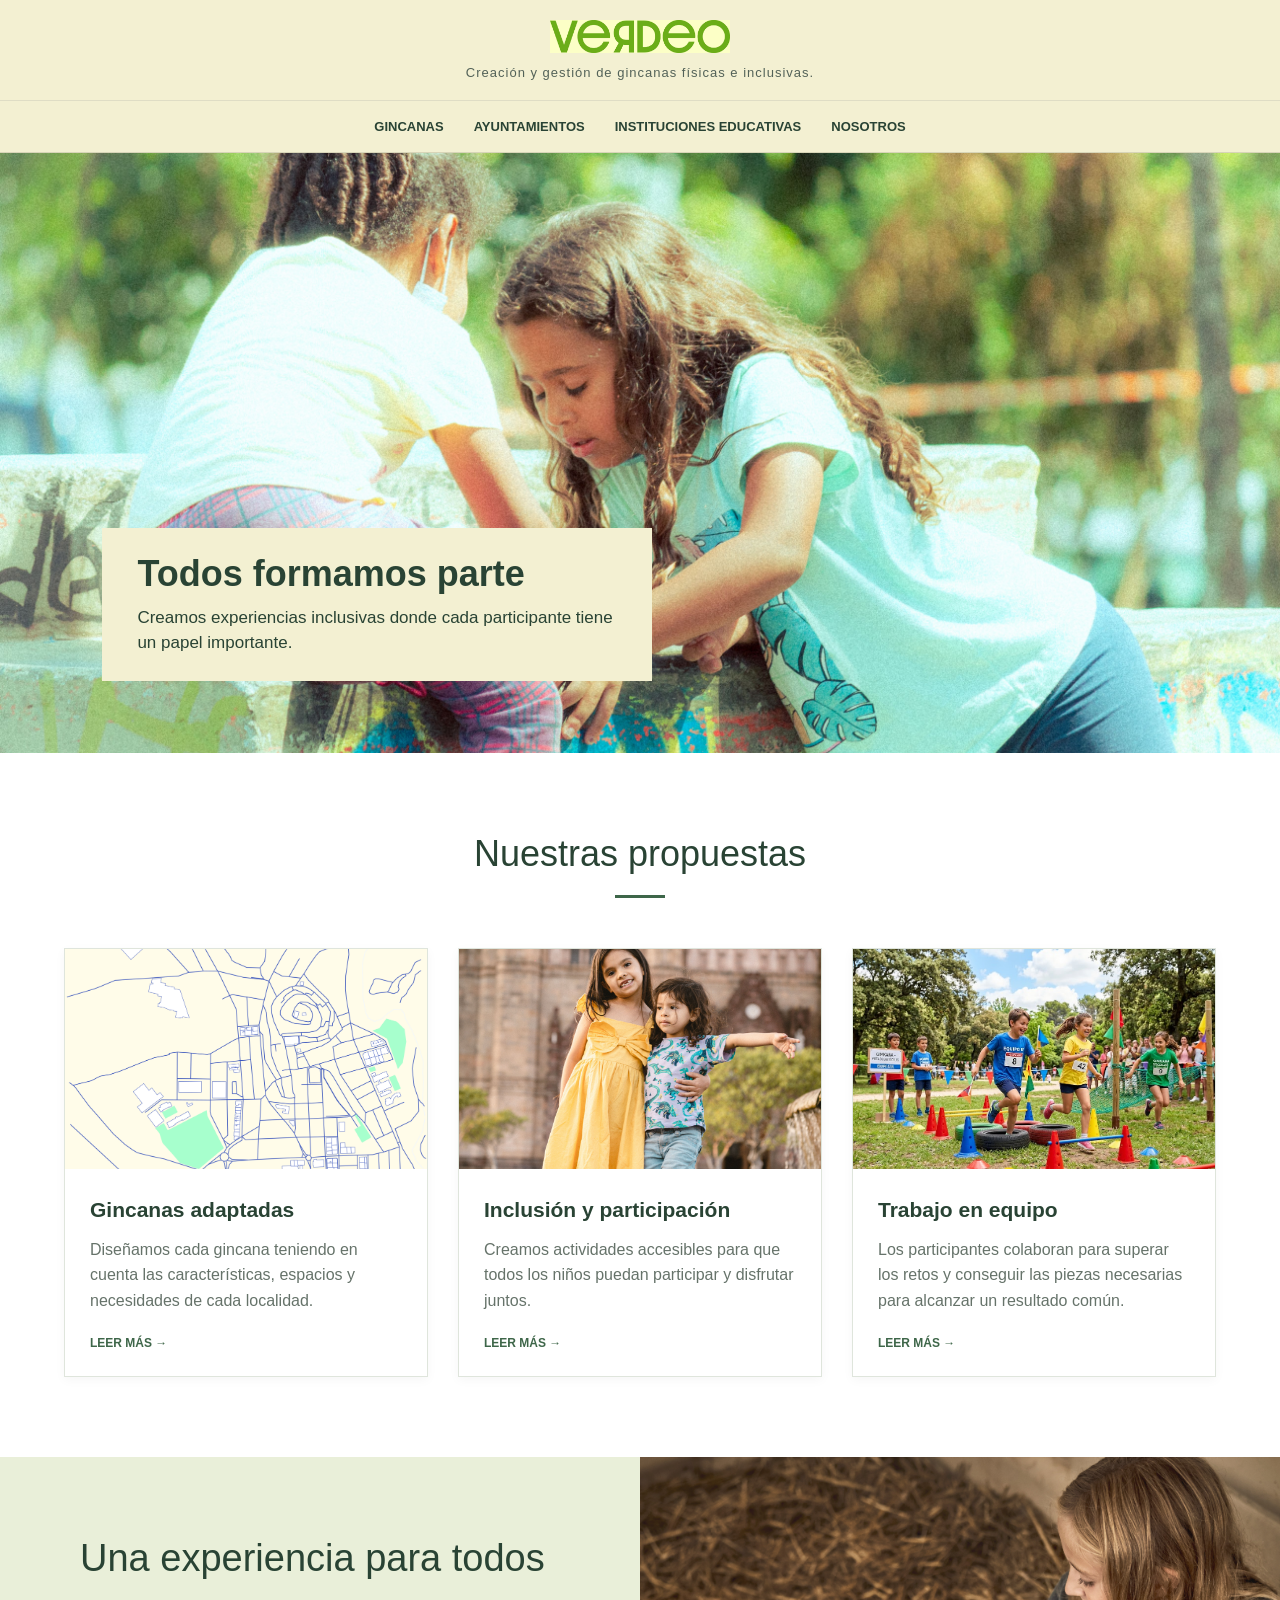
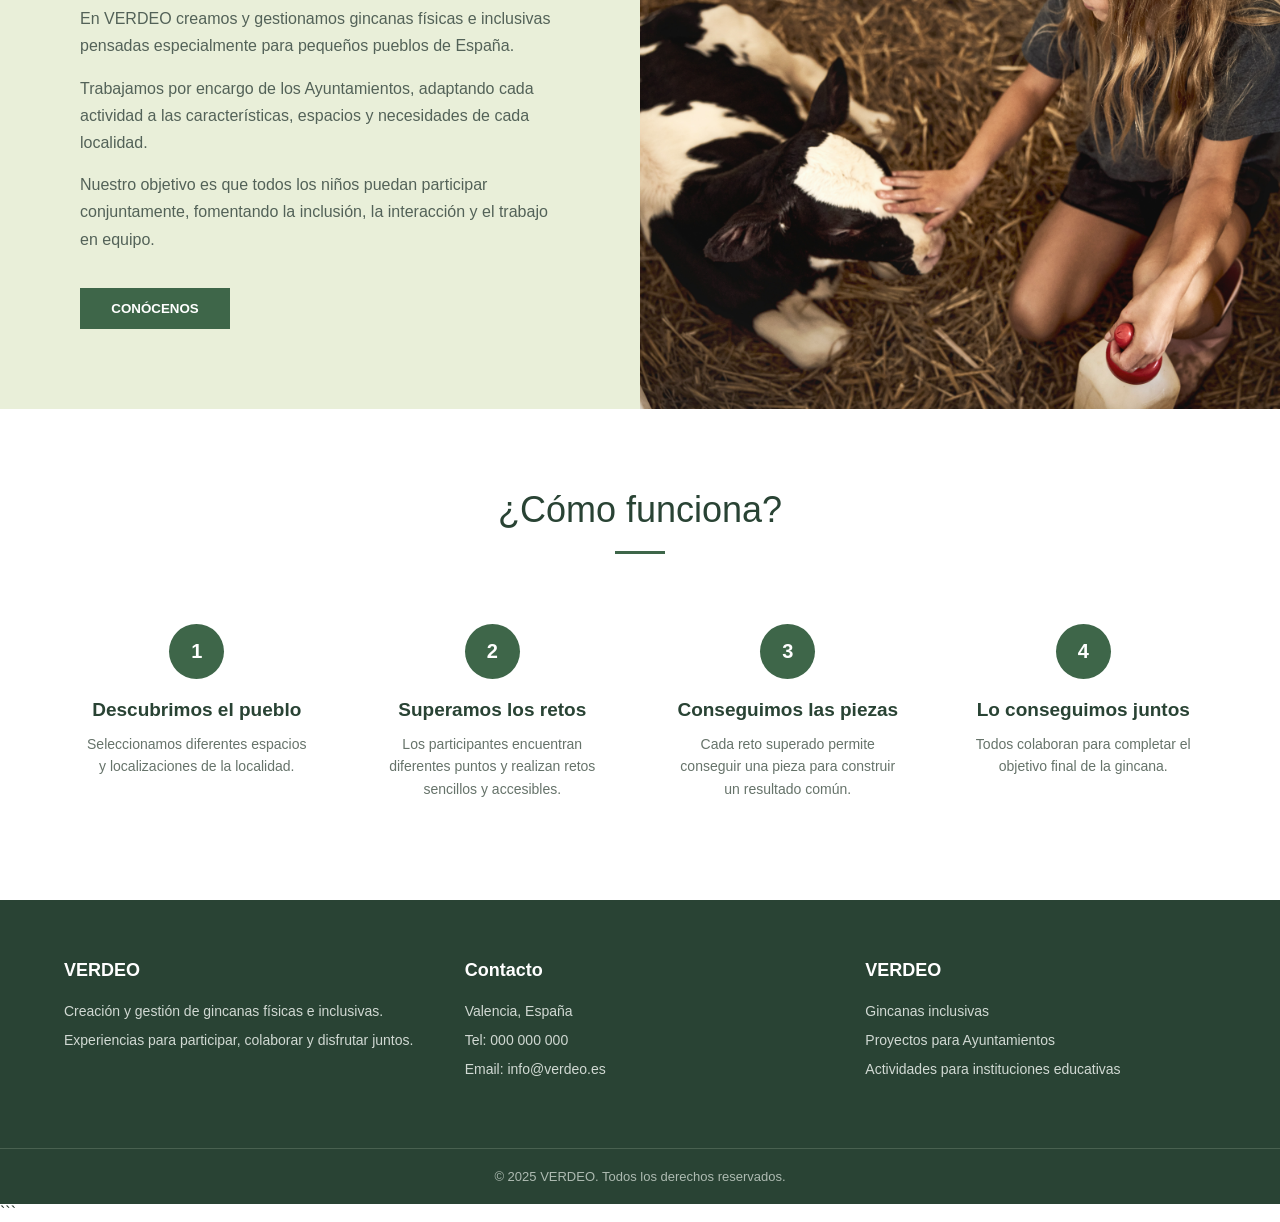
==== index.html @ 932d13b1 "Bien subido" ====
<!DOCTYPE html>
<html lang="es">

<head>
    <meta charset="UTF-8">
    <meta name="viewport" content="width=device-width, initial-scale=1.0">

    <title>VERDEO | Gincanas inclusivas</title>

    <link rel="stylesheet" href="style.css">
</head>

<body>

    <!-- ==================================================
         CABECERA
         ================================================== -->

    <header class="cabecera">

        <div class="logo">

            <img src="../img/Logo.jpg" alt="Logo de VERDEO">

            <p>
                Creación y gestión de gincanas físicas e inclusivas.
            </p>

        </div>


<!-- MENÚ -->

<nav class="menu">

    <a href="gincanas.html">GINCANAS</a>

    <a href="ayuntamientos.html">AYUNTAMIENTOS</a>

    <a href="instituciones-educativas.html">INSTITUCIONES EDUCATIVAS</a>

    <a href="nosotros.html">NOSOTROS</a>

</nav>

    </header>


    <!-- ==================================================
         CARRUSEL PRINCIPAL
         ================================================== -->

    <section class="carrusel">

        <div class="imagenes">

            <!-- SLIDE 1 -->

            <div class="slide">
                
                <img src="../img/pexels-italo-crespi-2169075-15551402.jpg"
                     alt="Gincana inclusiva en un pueblo">

                <div class="texto-slide">

                    <h2>Todos formamos parte</h2>

                    <p>
                        Creamos experiencias inclusivas donde
                        cada participante tiene un papel importante.
                    </p>

                </div>

            </div>


            <!-- SLIDE 2 -->

            <div class="slide">

                <img src="../img/jonny_joka-ronda-3880319.jpg"
                     alt="Niños participando en una gincana">

                <div class="texto-slide">

                    <h2>El pueblo como escenario</h2>

                    <p>
                        Descubrimos cada localidad a través de
                        retos, juegos y experiencias compartidas.
                    </p>

                </div>

            </div>


            <!-- SLIDE 3 -->

            <div class="slide">

                <img src="../img/ad8bf4c9-56b6-441b-bc8b-558bc5da61ae.png"
                     alt="Niños trabajando juntos">

                <div class="texto-slide">

                    <h2>Juntos llegamos más lejos</h2>

                    <p>
                        La colaboración es la clave para superar
                        cada reto y conseguir un objetivo común.
                    </p>

                </div>

            </div>

        </div>

    </section>


    <!-- ==================================================
         NOTICIAS
         ================================================== -->

    <section class="noticias">

        <h2>Nuestras propuestas</h2>

        <div class="linea"></div>


        <div class="tarjetas">


            <!-- TARJETA 1 -->

            <article class="tarjeta">

                <img src="../img/8b7c9844-6d38-4755-b465-9bea0739183e_2d.png"
                     alt="Gincanas adaptadas">

                <div class="tarjeta-contenido">

                    <h3>Gincanas adaptadas</h3>

                    <p>
                        Diseñamos cada gincana teniendo en cuenta
                        las características, espacios y necesidades
                        de cada localidad.
                    </p>

                    <a href="#">LEER MÁS →</a>

                </div>

            </article>


            <!-- TARJETA 2 -->

            <article class="tarjeta">

                <img src="../img/pexels-luisbecerrafotografo-16949266.jpg"
                     alt="Inclusión y participación">

                <div class="tarjeta-contenido">

                    <h3>Inclusión y participación</h3>

                    <p>
                        Creamos actividades accesibles para que
                        todos los niños puedan participar y
                        disfrutar juntos.
                    </p>

                    <a href="#">LEER MÁS →</a>

                </div>

            </article>


            <!-- TARJETA 3 -->

            <article class="tarjeta">

                <img src="../img/305020c1-e9af-42ca-8c98-634244246a8b.jpg"
                     alt="Trabajo en equipo">

                <div class="tarjeta-contenido">

                    <h3>Trabajo en equipo</h3>

                    <p>
                        Los participantes colaboran para superar
                        los retos y conseguir las piezas necesarias
                        para alcanzar un resultado común.
                    </p>

                    <a href="#">LEER MÁS →</a>

                </div>

            </article>


        </div>

    </section>


    <!-- ==================================================
         INFORMACIÓN
         ================================================== -->

    <section class="informacion">


        <div class="informacion-texto">

            <h2>Una experiencia para todos</h2>

            <p>
                En VERDEO creamos y gestionamos gincanas físicas
                e inclusivas pensadas especialmente para pequeños
                pueblos de España.
            </p>

            <p>
                Trabajamos por encargo de los Ayuntamientos,
                adaptando cada actividad a las características,
                espacios y necesidades de cada localidad.
            </p>

            <p>
                Nuestro objetivo es que todos los niños puedan
                participar conjuntamente, fomentando la inclusión,
                la interacción y el trabajo en equipo.
            </p>

            <button>CONÓCENOS</button>

        </div>


        <div class="informacion-imagen">

            <img src="../img/portraits-of-modern-dairy-vWmw31QAqog-unsplash.jpg"
                 alt="Actividad inclusiva de VERDEO">

        </div>

    </section>


    <!-- ==================================================
         CÓMO FUNCIONA
         ================================================== -->

    <section class="como-funciona">

        <h2>¿Cómo funciona?</h2>

        <div class="linea"></div>


        <div class="pasos">


            <div class="paso">

                <div class="numero">1</div>

                <h3>Descubrimos el pueblo</h3>

                <p>
                    Seleccionamos diferentes espacios y
                    localizaciones de la localidad.
                </p>

            </div>


            <div class="paso">

                <div class="numero">2</div>

                <h3>Superamos los retos</h3>

                <p>
                    Los participantes encuentran diferentes
                    puntos y realizan retos sencillos y accesibles.
                </p>

            </div>


            <div class="paso">

                <div class="numero">3</div>

                <h3>Conseguimos las piezas</h3>

                <p>
                    Cada reto superado permite conseguir una
                    pieza para construir un resultado común.
                </p>

            </div>


            <div class="paso">

                <div class="numero">4</div>

                <h3>Lo conseguimos juntos</h3>

                <p>
                    Todos colaboran para completar el objetivo
                    final de la gincana.
                </p>

            </div>


        </div>

    </section>


    <!-- ==================================================
         PIE DE PÁGINA
         ================================================== -->

    <footer>

        <div class="footer-contenido">


            <!-- VERDEO -->

            <div>

                <h3>VERDEO</h3>

                <p>
                    Creación y gestión de gincanas
                    físicas e inclusivas.
                </p>

                <p>
                    Experiencias para participar,
                    colaborar y disfrutar juntos.
                </p>

            </div>


            <!-- CONTACTO -->

            <div>

                <h3>Contacto</h3>

                <p>
                    Valencia, España
                </p>

                <p>
                    Tel: 000 000 000
                </p>

                <p>
                    Email: info@verdeo.es
                </p>

            </div>


            <!-- INFORMACIÓN -->

            <div>

                <h3>VERDEO</h3>

                <p>
                    Gincanas inclusivas
                </p>

                <p>
                    Proyectos para Ayuntamientos
                </p>

                <p>
                    Actividades para instituciones educativas
                </p>

            </div>


        </div>


        <!-- COPYRIGHT -->

        <div class="copyright">

            <p>
                © 2025 VERDEO. Todos los derechos reservados.
            </p>

        </div>

    </footer>


</body>

</html>
```
---- style.css ----
/* ==================================================
   CONFIGURACIÓN GENERAL
   ================================================== */

* {
    margin: 0;
    padding: 0;
    box-sizing: border-box;
}

body {
    font-family: Arial, Helvetica, sans-serif;
    background-color: #ffffff;
    color: #26352b;
}

a {
    text-decoration: none;
    color: inherit;
}


/* ==================================================
   CABECERA
   ================================================== */

.cabecera {
    width: 100%;
    background-color: #f3f0d2;
    border-bottom: 1px solid #d8d5b8;
}


/* ==================================================
   LOGO
   ================================================== */

.logo {
    text-align: center;
    padding: 20px;
}


/* TAMAÑO DEL LOGO */

.logo img {
    width: 180px;
    height: auto;
    display: block;
    margin: 0 auto;
}


/* TEXTO DEBAJO DEL LOGO */

.logo p {
    font-size: 13px;
    letter-spacing: 1px;
    color: #536258;
    margin-top: 12px;
}


/* ==================================================
   MENÚ
   ================================================== */

.menu {
    display: flex;
    justify-content: center;
    align-items: center;
    flex-wrap: wrap;

    gap: 30px;

    padding: 18px 20px;

    border-top: 1px solid #dfddc5;
}

.menu a {
    font-size: 13px;
    font-weight: bold;

    color: #294334;

    transition: 0.3s;
}

.menu a:hover {
    color: #739477;
}


/* ==================================================
   CARRUSEL
   ================================================== */

.carrusel {
    width: 100%;
    height: 600px;

    overflow: hidden;
}

.imagenes {
    width: 300%;
    height: 100%;

    display: flex;

    animation: carrusel 15s infinite;
}

.slide {
    width: 33.333%;
    height: 100%;

    position: relative;

    flex-shrink: 0;
}

.slide img {
    width: 100%;
    height: 100%;

    object-fit: cover;
}


/* ==================================================
   TEXTO DEL CARRUSEL
   ================================================== */

.texto-slide {
    position: absolute;

    left: 8%;
    bottom: 12%;

    background-color: #f3f0d2;

    color: #294334;

    padding: 25px 35px;

    max-width: 550px;
}

.texto-slide h2 {
    font-size: 36px;

    margin-bottom: 10px;
}

.texto-slide p {
    font-size: 17px;
    line-height: 1.5;
}


/* ==================================================
   ANIMACIÓN DEL CARRUSEL
   ================================================== */

@keyframes carrusel {

    0% {
        transform: translateX(0);
    }

    28% {
        transform: translateX(0);
    }

    33% {
        transform: translateX(-33.333%);
    }

    61% {
        transform: translateX(-33.333%);
    }

    66% {
        transform: translateX(-66.666%);
    }

    94% {
        transform: translateX(-66.666%);
    }

    100% {
        transform: translateX(0);
    }
}


/* ==================================================
   NOTICIAS / PROPUESTAS
   ================================================== */

.noticias {
    width: 90%;
    max-width: 1200px;

    margin: 80px auto;
}

.noticias > h2 {
    text-align: center;

    font-size: 36px;

    font-weight: 400;

    color: #294334;
}

.linea {
    width: 50px;
    height: 3px;

    background-color: #3e6649;

    margin: 20px auto 50px auto;
}


/* ==================================================
   TARJETAS
   ================================================== */

.tarjetas {
    display: grid;

    grid-template-columns: repeat(3, 1fr);

    gap: 30px;
}

.tarjeta {
    background-color: #ffffff;

    border: 1px solid #dfe5dc;

    transition: 0.3s;

    box-shadow: 0 3px 10px rgba(0, 0, 0, 0.04);
}

.tarjeta:hover {
    transform: translateY(-5px);

    box-shadow: 0 8px 20px rgba(0, 0, 0, 0.08);
}

.tarjeta img {
    width: 100%;
    height: 220px;

    object-fit: cover;
}

.tarjeta-contenido {
    padding: 25px;
}

.tarjeta h3 {
    font-size: 21px;

    margin-bottom: 15px;

    color: #294334;
}

.tarjeta p {
    color: #66736a;

    line-height: 1.6;

    margin-bottom: 20px;
}

.tarjeta a {
    font-size: 12px;

    font-weight: bold;

    color: #3e6649;

    transition: 0.3s;
}

.tarjeta a:hover {
    color: #739477;
}


/* ==================================================
   INFORMACIÓN
   ================================================== */

.informacion {
    display: grid;

    grid-template-columns: 1fr 1fr;

    min-height: 550px;

    background-color: #e9efd9;
}

.informacion-texto {
    padding: 80px;

    display: flex;

    flex-direction: column;

    justify-content: center;
}

.informacion-texto h2 {
    font-size: 38px;

    font-weight: 400;

    color: #294334;

    margin-bottom: 25px;
}

.informacion-texto p {
    color: #536258;

    line-height: 1.7;

    margin-bottom: 15px;

    max-width: 550px;
}


/* ==================================================
   BOTÓN
   ================================================== */

.informacion-texto button {
    width: 150px;

    padding: 13px;

    margin-top: 20px;

    background-color: #3e6649;

    color: white;

    border: none;

    cursor: pointer;

    font-weight: bold;

    transition: 0.3s;
}

.informacion-texto button:hover {
    background-color: #294334;
}


/* ==================================================
   IMAGEN INFORMACIÓN
   ================================================== */

.informacion-imagen {
    height: 100%;
}

.informacion-imagen img {
    width: 100%;
    height: 100%;

    object-fit: cover;
}


/* ==================================================
   CÓMO FUNCIONA
   ================================================== */

.como-funciona {
    width: 90%;
    max-width: 1200px;

    margin: 80px auto;
}

.como-funciona > h2 {
    text-align: center;

    font-size: 36px;

    font-weight: 400;

    color: #294334;
}


/* ==================================================
   PASOS
   ================================================== */

.pasos {
    display: grid;

    grid-template-columns: repeat(4, 1fr);

    gap: 30px;
}

.paso {
    text-align: center;

    padding: 20px;
}

.numero {
    width: 55px;
    height: 55px;

    display: flex;

    justify-content: center;
    align-items: center;

    margin: 0 auto 20px auto;

    border-radius: 50%;

    background-color: #3e6649;

    color: white;

    font-size: 20px;

    font-weight: bold;
}

.paso h3 {
    color: #294334;

    font-size: 19px;

    margin-bottom: 12px;
}

.paso p {
    color: #66736a;

    line-height: 1.6;

    font-size: 14px;
}


/* ==================================================
   FOOTER
   ================================================== */

footer {
    background-color: #294334;

    color: white;
}

.footer-contenido {
    width: 90%;
    max-width: 1200px;

    margin: auto;

    display: grid;

    grid-template-columns: repeat(3, 1fr);

    gap: 50px;

    padding: 60px 0;
}

.footer-contenido h3 {
    margin-bottom: 20px;

    font-size: 18px;
}

.footer-contenido p {
    color: #d1d9d3;

    margin-bottom: 8px;

    font-size: 14px;

    line-height: 1.5;
}

.footer-contenido a:hover {
    color: white;
}


/* ==================================================
   COPYRIGHT
   ================================================== */

.copyright {
    border-top: 1px solid #496150;

    text-align: center;

    padding: 20px;
}

.copyright p {
    color: #aebbb2;

    font-size: 13px;
}


/* ==================================================
   MÓVIL
   ================================================== */

@media (max-width: 800px) {

    /* MENÚ */

    .menu {
        gap: 15px;
    }

    .menu a {
        font-size: 11px;
    }


    /* LOGO EN MÓVIL */

    .logo img {
        width: 140px;
    }


    /* CARRUSEL */

    .carrusel {
        height: 450px;
    }

    .texto-slide {
        left: 5%;
        right: 5%;
        bottom: 8%;

        max-width: none;

        padding: 20px;
    }

    .texto-slide h2 {
        font-size: 27px;
    }

    .texto-slide p {
        font-size: 15px;
    }


    /* NOTICIAS */

    .tarjetas {
        grid-template-columns: 1fr;
    }


    /* INFORMACIÓN */

    .informacion {
        grid-template-columns: 1fr;
    }

    .informacion-texto {
        padding: 50px 30px;
    }

    .informacion-texto h2 {
        font-size: 32px;
    }

    .informacion-imagen {
        height: 350px;
    }


    /* CÓMO FUNCIONA */

    .pasos {
        grid-template-columns: 1fr;
    }


    /* FOOTER */

    .footer-contenido {
        grid-template-columns: 1fr;

        gap: 30px;

        padding: 40px 30px;
    }

}
```
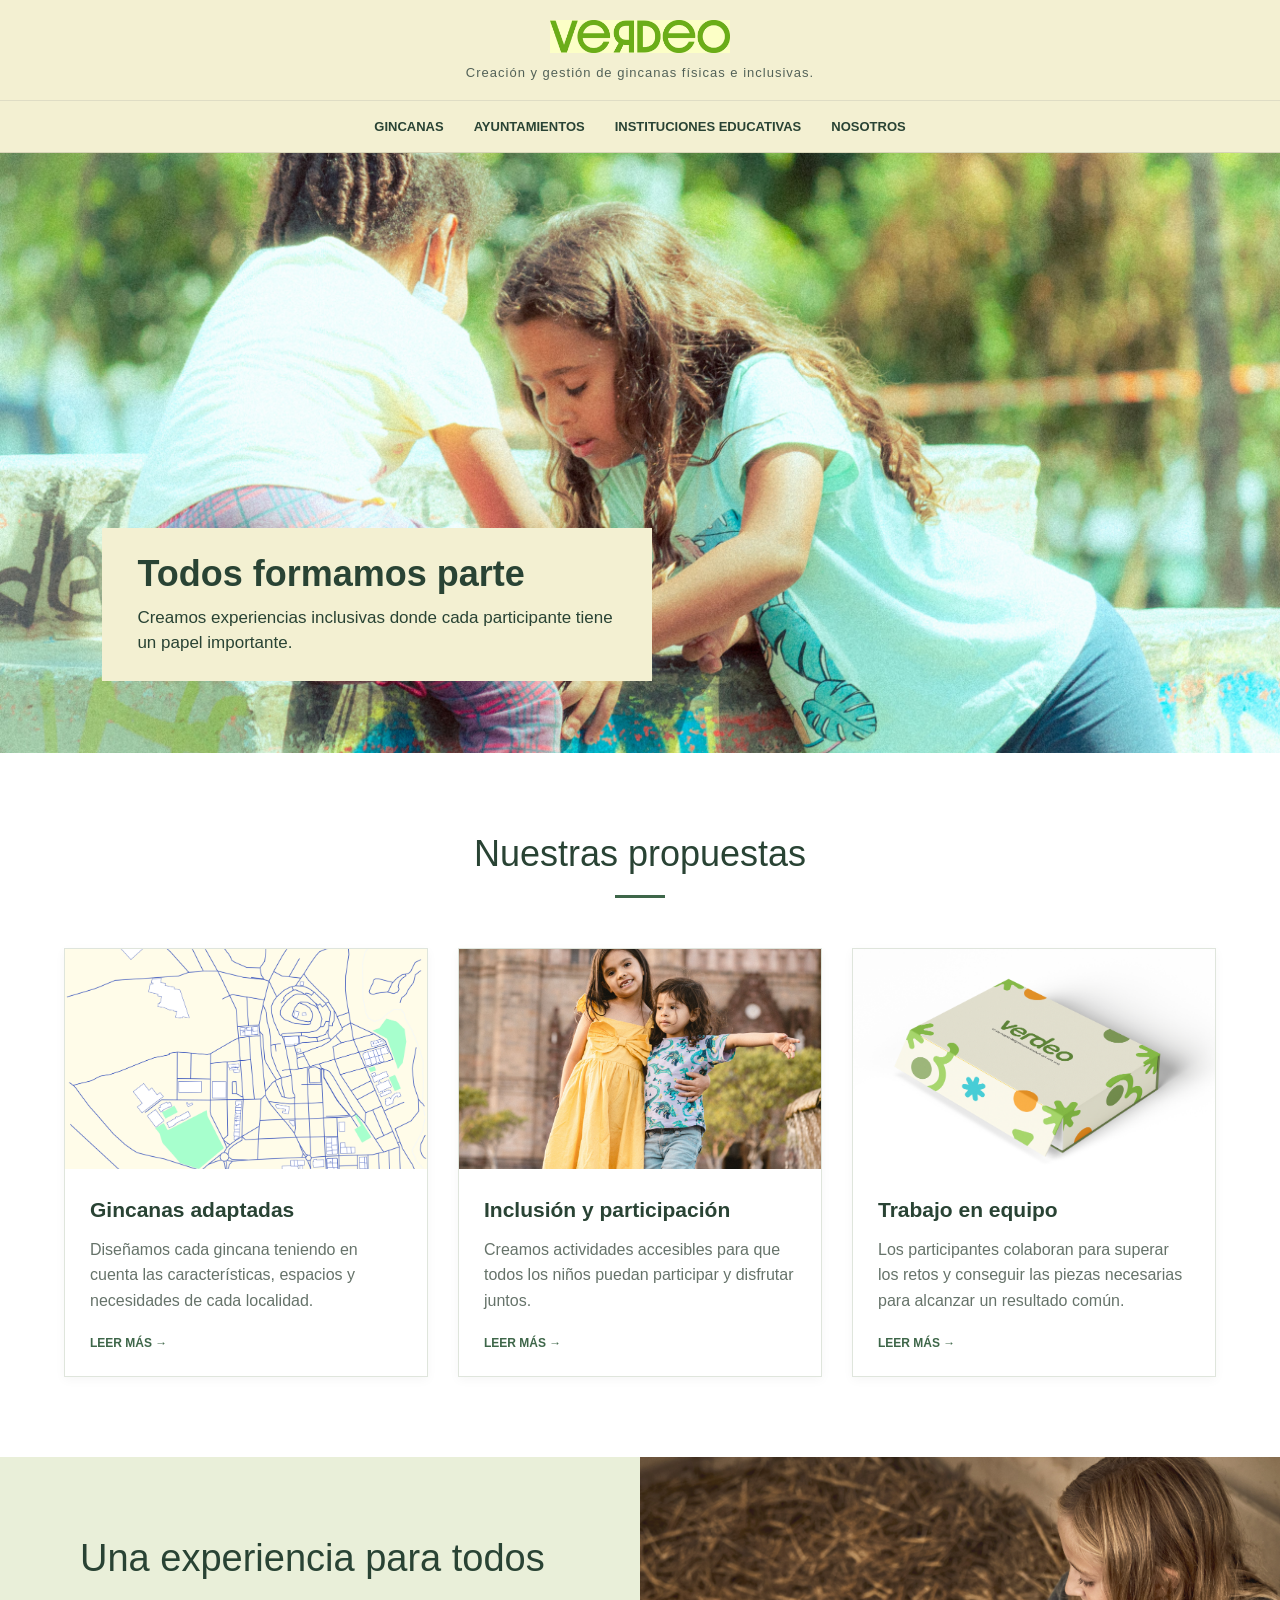
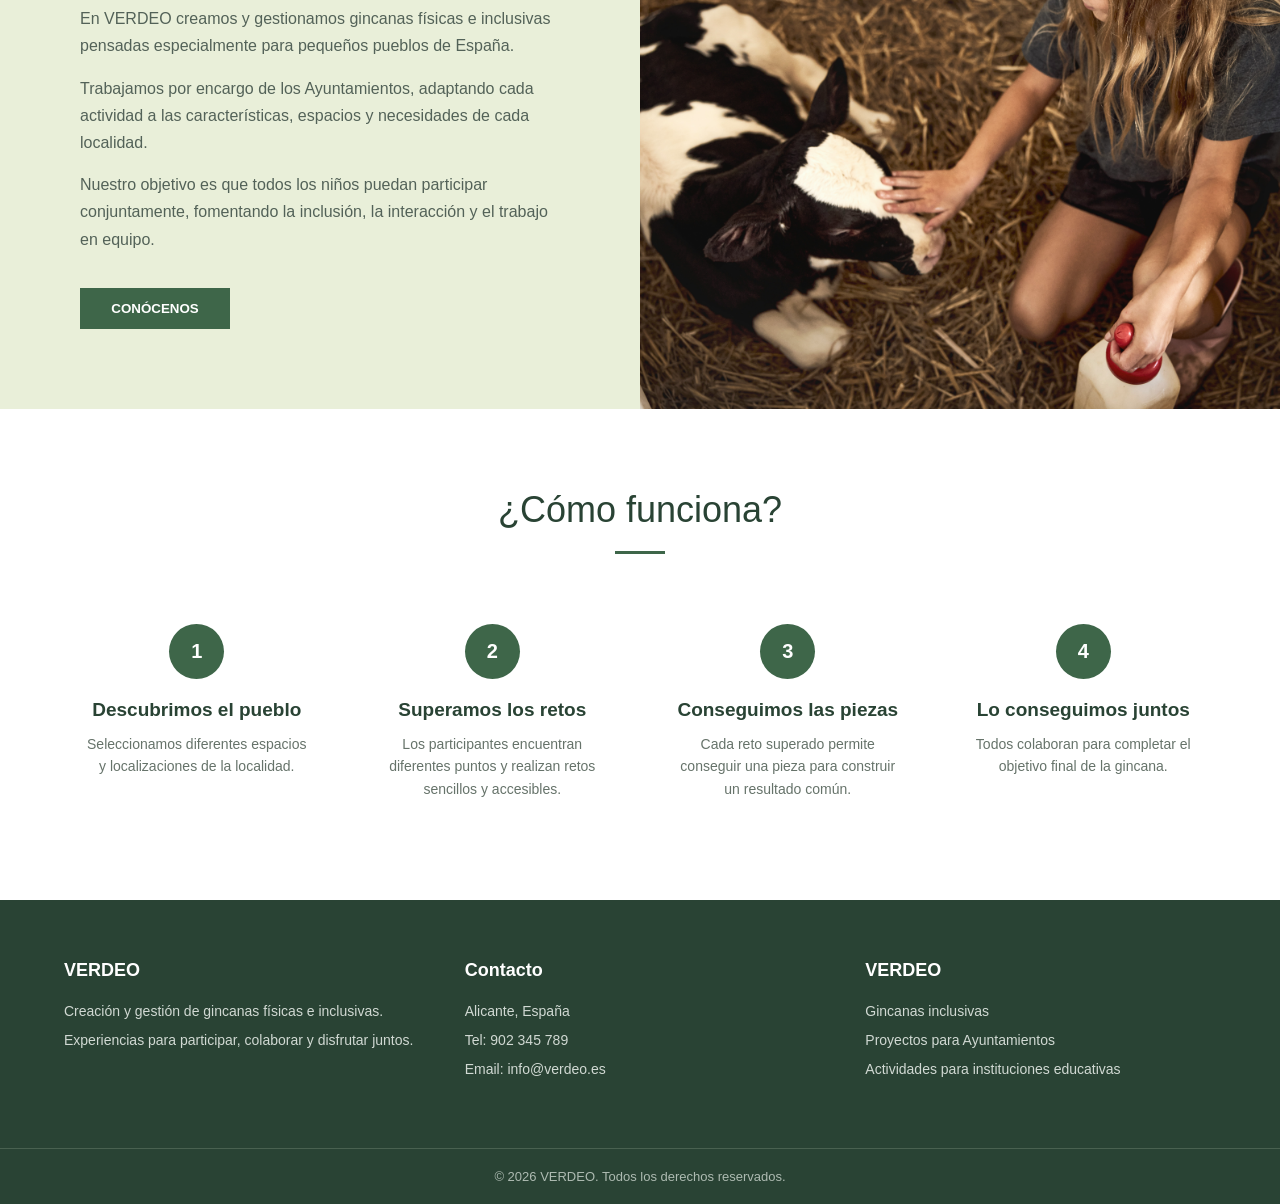
==== commit 03cfdf57: "Pagina Inicial Retoques" ====
--- a/index.html
+++ b/index.html
@@ -20,7 +20,7 @@
 
         <div class="logo">
 
-            <img src="../img/Logo.jpg" alt="Logo de VERDEO">
+            <img src="img/Logo.jpg" alt="Logo de VERDEO">
 
             <p>
                 Creación y gestión de gincanas físicas e inclusivas.
@@ -58,7 +58,7 @@
 
             <div class="slide">
                 
-                <img src="../img/pexels-italo-crespi-2169075-15551402.jpg"
+                <img src="img/pexels-italo-crespi-2169075-15551402.jpg"
                      alt="Gincana inclusiva en un pueblo">
 
                 <div class="texto-slide">
@@ -79,7 +79,7 @@
 
             <div class="slide">
 
-                <img src="../img/jonny_joka-ronda-3880319.jpg"
+                <img src="img/jonny_joka-ronda-3880319.jpg"
                      alt="Niños participando en una gincana">
 
                 <div class="texto-slide">
@@ -100,7 +100,7 @@
 
             <div class="slide">
 
-                <img src="../img/ad8bf4c9-56b6-441b-bc8b-558bc5da61ae.png"
+                <img src="img/ad8bf4c9-56b6-441b-bc8b-558bc5da61ae.png"
                      alt="Niños trabajando juntos">
 
                 <div class="texto-slide">
@@ -139,7 +139,7 @@
 
             <article class="tarjeta">
 
-                <img src="../img/8b7c9844-6d38-4755-b465-9bea0739183e_2d.png"
+                <img src="img/8b7c9844-6d38-4755-b465-9bea0739183e_2d.png"
                      alt="Gincanas adaptadas">
 
                 <div class="tarjeta-contenido">
@@ -152,7 +152,7 @@
                         de cada localidad.
                     </p>
 
-                    <a href="#">LEER MÁS →</a>
+                    <a href="./gincanas.html">LEER MÁS →</a>
 
                 </div>
 
@@ -163,7 +163,7 @@
 
             <article class="tarjeta">
 
-                <img src="../img/pexels-luisbecerrafotografo-16949266.jpg"
+                <img src="img/pexels-luisbecerrafotografo-16949266.jpg"
                      alt="Inclusión y participación">
 
                 <div class="tarjeta-contenido">
@@ -176,7 +176,7 @@
                         disfrutar juntos.
                     </p>
 
-                    <a href="#">LEER MÁS →</a>
+                    <a href="./instituciones-educativas.html">LEER MÁS →</a>
 
                 </div>
 
@@ -187,7 +187,7 @@
 
             <article class="tarjeta">
 
-                <img src="../img/305020c1-e9af-42ca-8c98-634244246a8b.jpg"
+                <img src="img/cerrada 2.png"
                      alt="Trabajo en equipo">
 
                 <div class="tarjeta-contenido">
@@ -200,7 +200,7 @@
                         para alcanzar un resultado común.
                     </p>
 
-                    <a href="#">LEER MÁS →</a>
+                    <a href="./gincanas.html">LEER MÁS →</a>
 
                 </div>
 
@@ -241,14 +241,14 @@
                 la interacción y el trabajo en equipo.
             </p>
 
-            <button>CONÓCENOS</button>
+            <a href="./nosotros.html"><button>CONÓCENOS </button> </a>
 
         </div>
 
 
         <div class="informacion-imagen">
 
-            <img src="../img/portraits-of-modern-dairy-vWmw31QAqog-unsplash.jpg"
+            <img src="img/portraits-of-modern-dairy-vWmw31QAqog-unsplash.jpg"
                  alt="Actividad inclusiva de VERDEO">
 
         </div>
@@ -366,11 +366,11 @@
                 <h3>Contacto</h3>
 
                 <p>
-                    Valencia, España
-                </p>
-
-                <p>
-                    Tel: 000 000 000
+                    Alicante, España
+                </p>
+
+                <p>
+                    Tel: 902 345 789
                 </p>
 
                 <p>
@@ -409,7 +409,7 @@
         <div class="copyright">
 
             <p>
-                © 2025 VERDEO. Todos los derechos reservados.
+                © 2026 VERDEO. Todos los derechos reservados.
             </p>
 
         </div>
@@ -420,4 +420,3 @@
 </body>
 
 </html>
-```
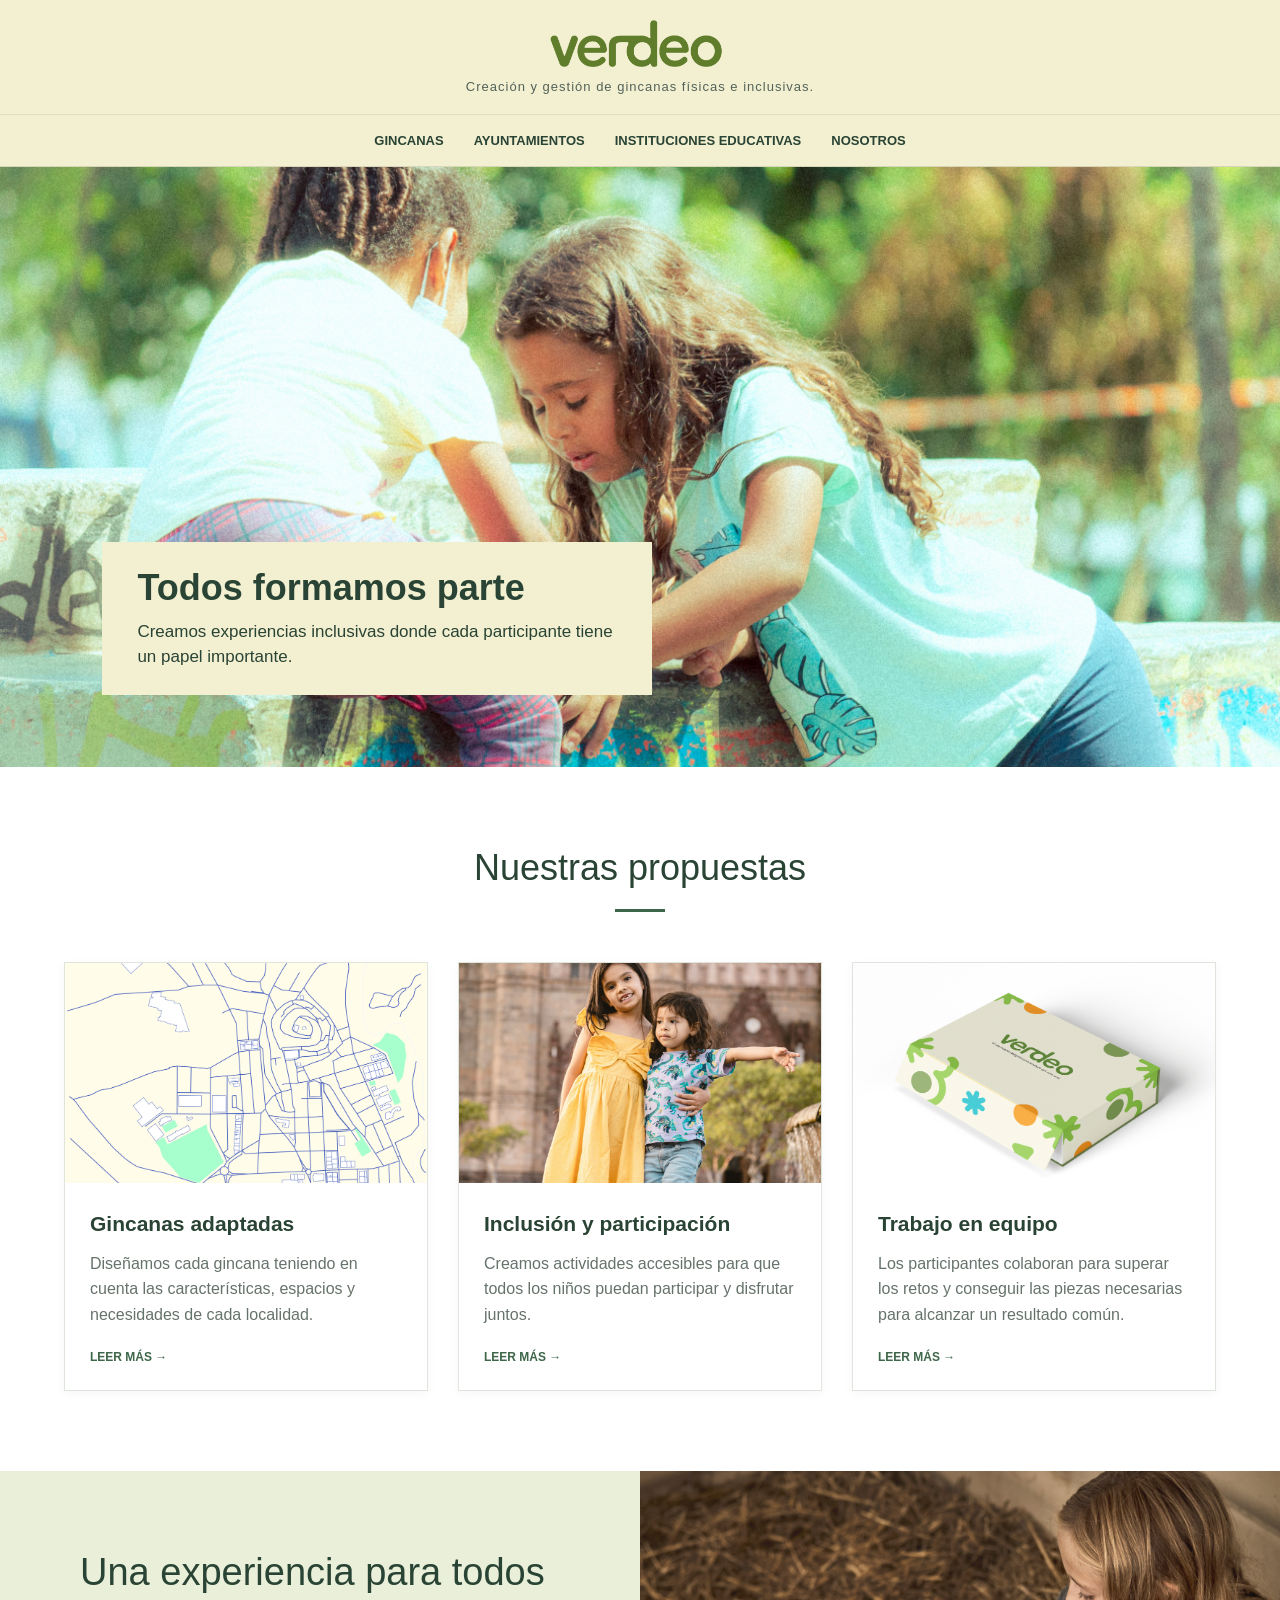
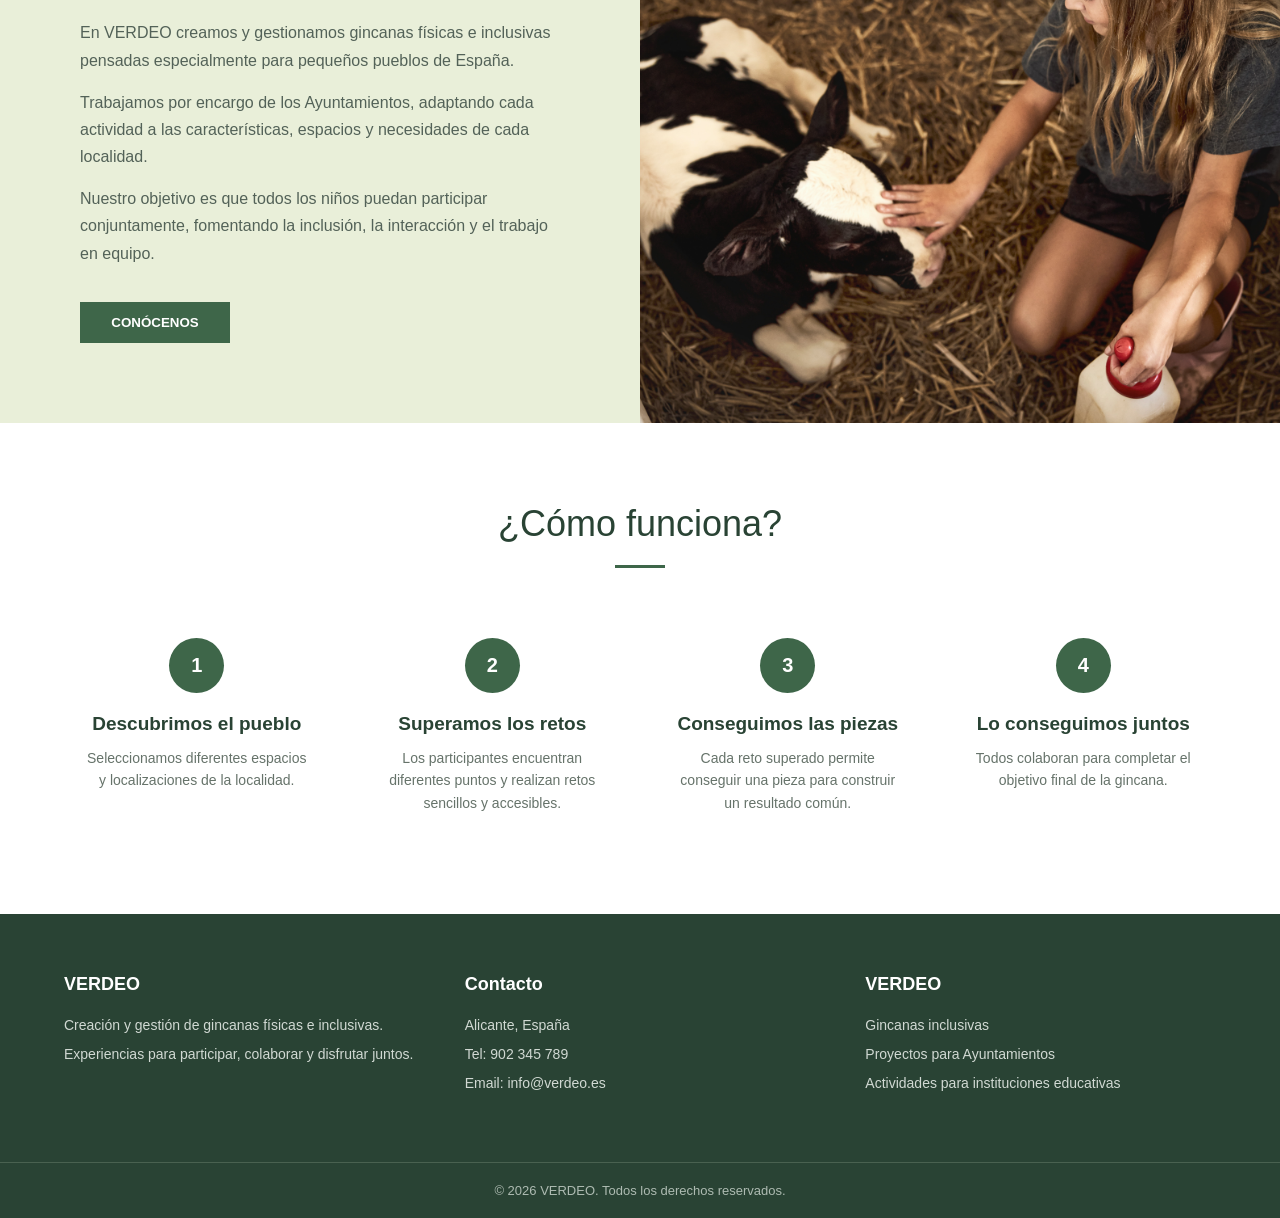
==== commit 7d26c4b2: "Pag Gincanas completada" ====
--- a/index.html
+++ b/index.html
@@ -20,7 +20,7 @@
 
         <div class="logo">
 
-            <img src="img/Logo.jpg" alt="Logo de VERDEO">
+            <img src="img/LOGOf-04.png" alt="Logo de VERDEO">
 
             <p>
                 Creación y gestión de gincanas físicas e inclusivas.
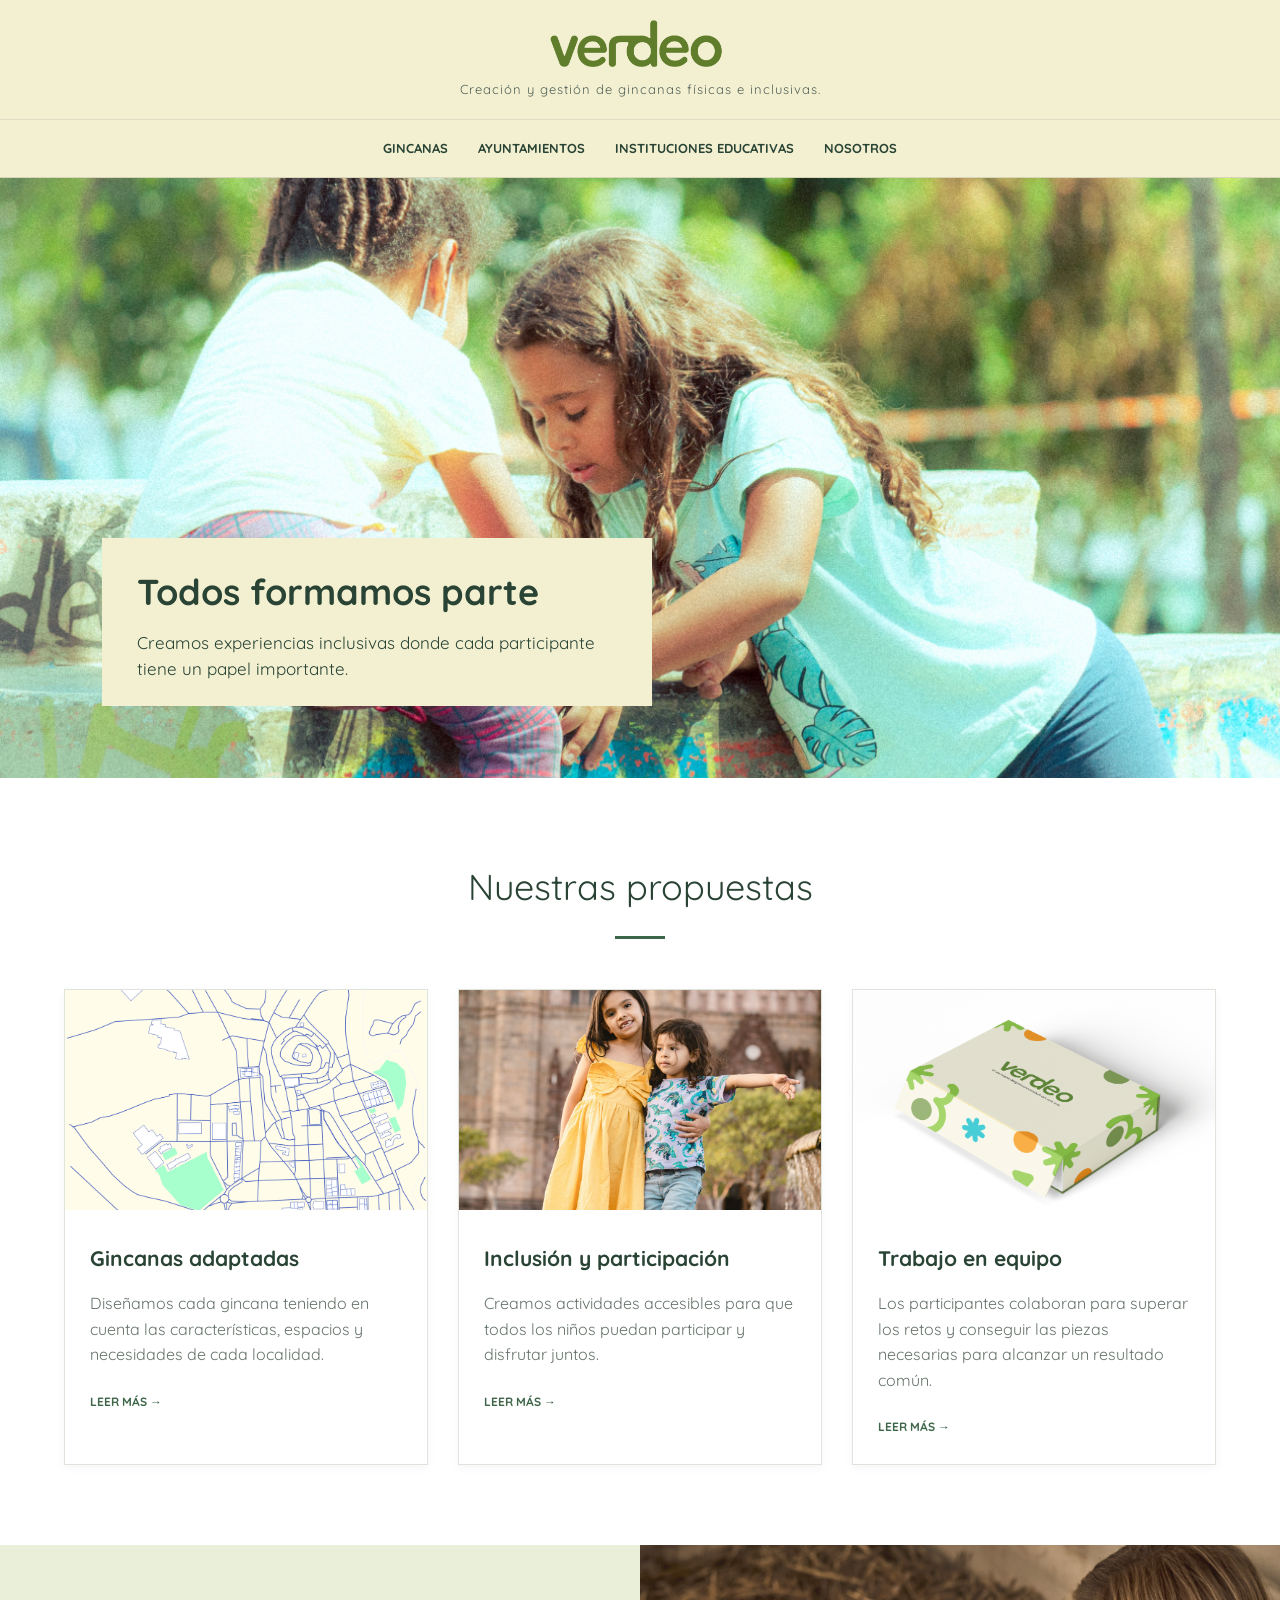
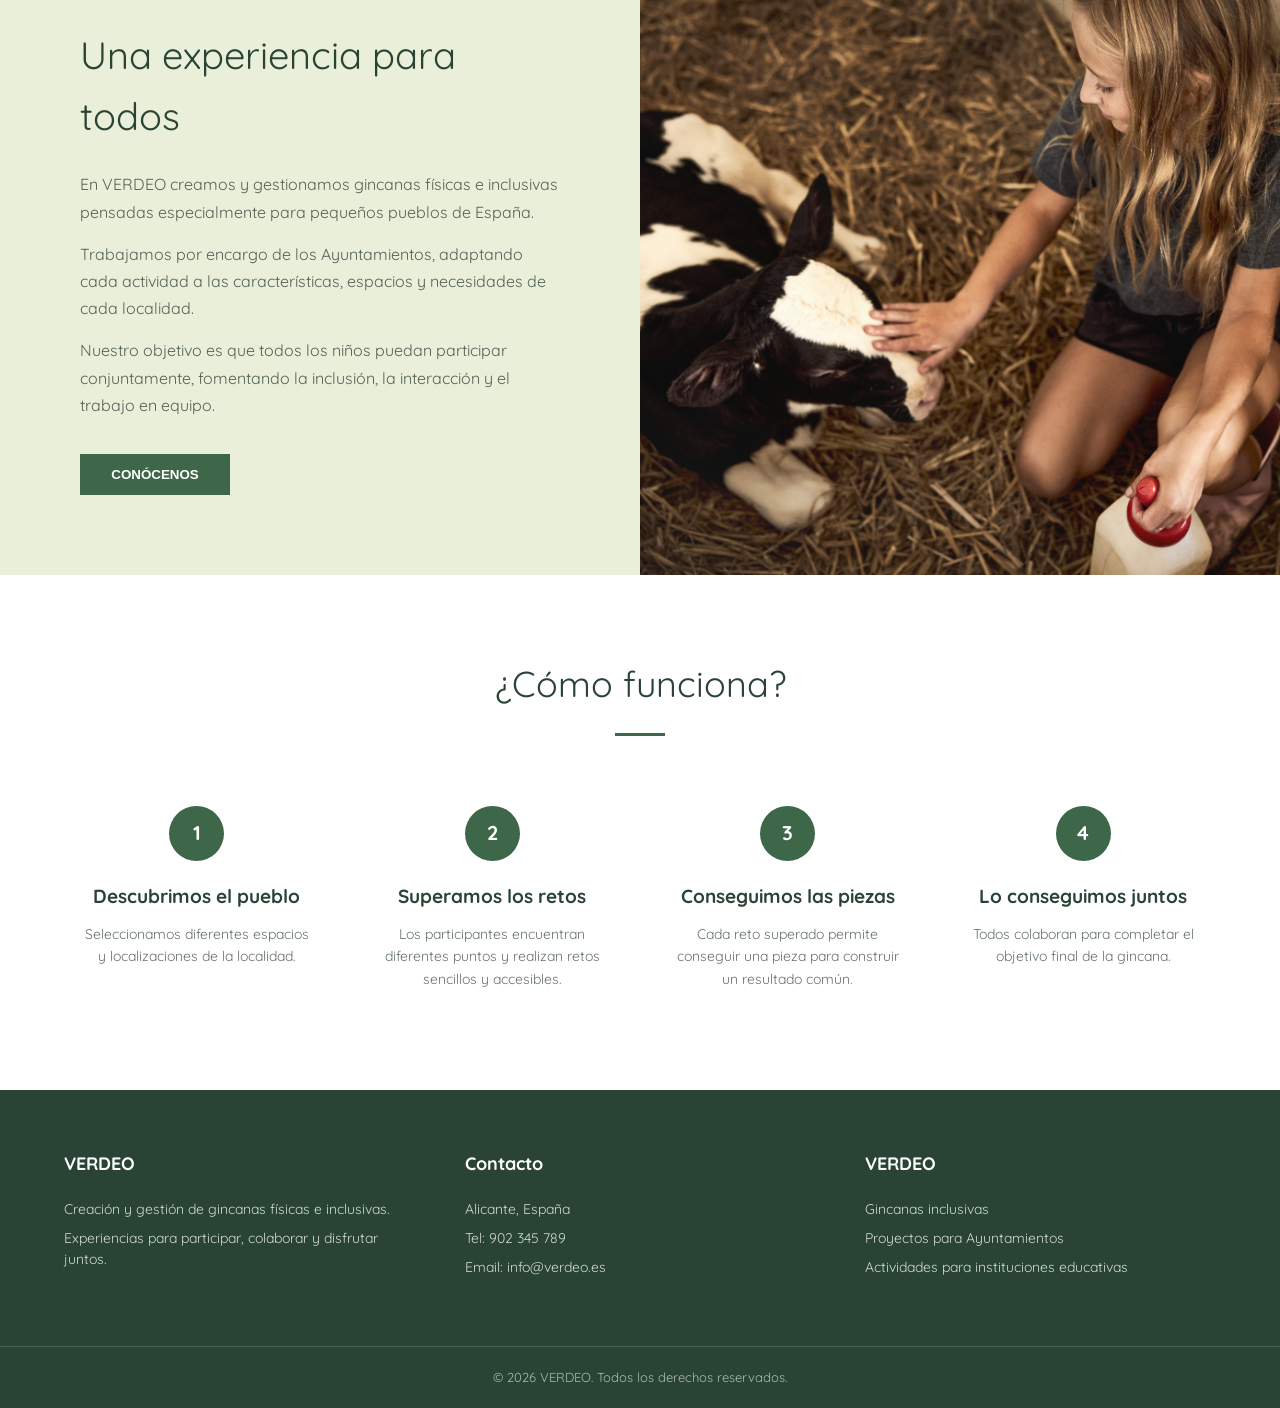
==== commit dec8510a: "Cambios Generales" ====
--- a/index.html
+++ b/index.html
@@ -8,6 +8,13 @@
     <title>VERDEO | Gincanas inclusivas</title>
 
     <link rel="stylesheet" href="style.css">
+
+    
+<link rel="preconnect" href="https://fonts.googleapis.com">
+<link rel="preconnect" href="https://fonts.gstatic.com" crossorigin>
+<link href="https://fonts.googleapis.com/css2?family=Quicksand:wght@400;500;600;700&display=swap" rel="stylesheet">
+
+
 </head>
 
 <body>
--- a/style.css
+++ b/style.css
@@ -8,11 +8,14 @@
     box-sizing: border-box;
 }
 
+
 body {
-    font-family: Arial, Helvetica, sans-serif;
+    font-family: 'Quicksand', sans-serif;
     background-color: #ffffff;
     color: #26352b;
-}
+    line-height: 1.6;
+}
+
 
 a {
     text-decoration: none;
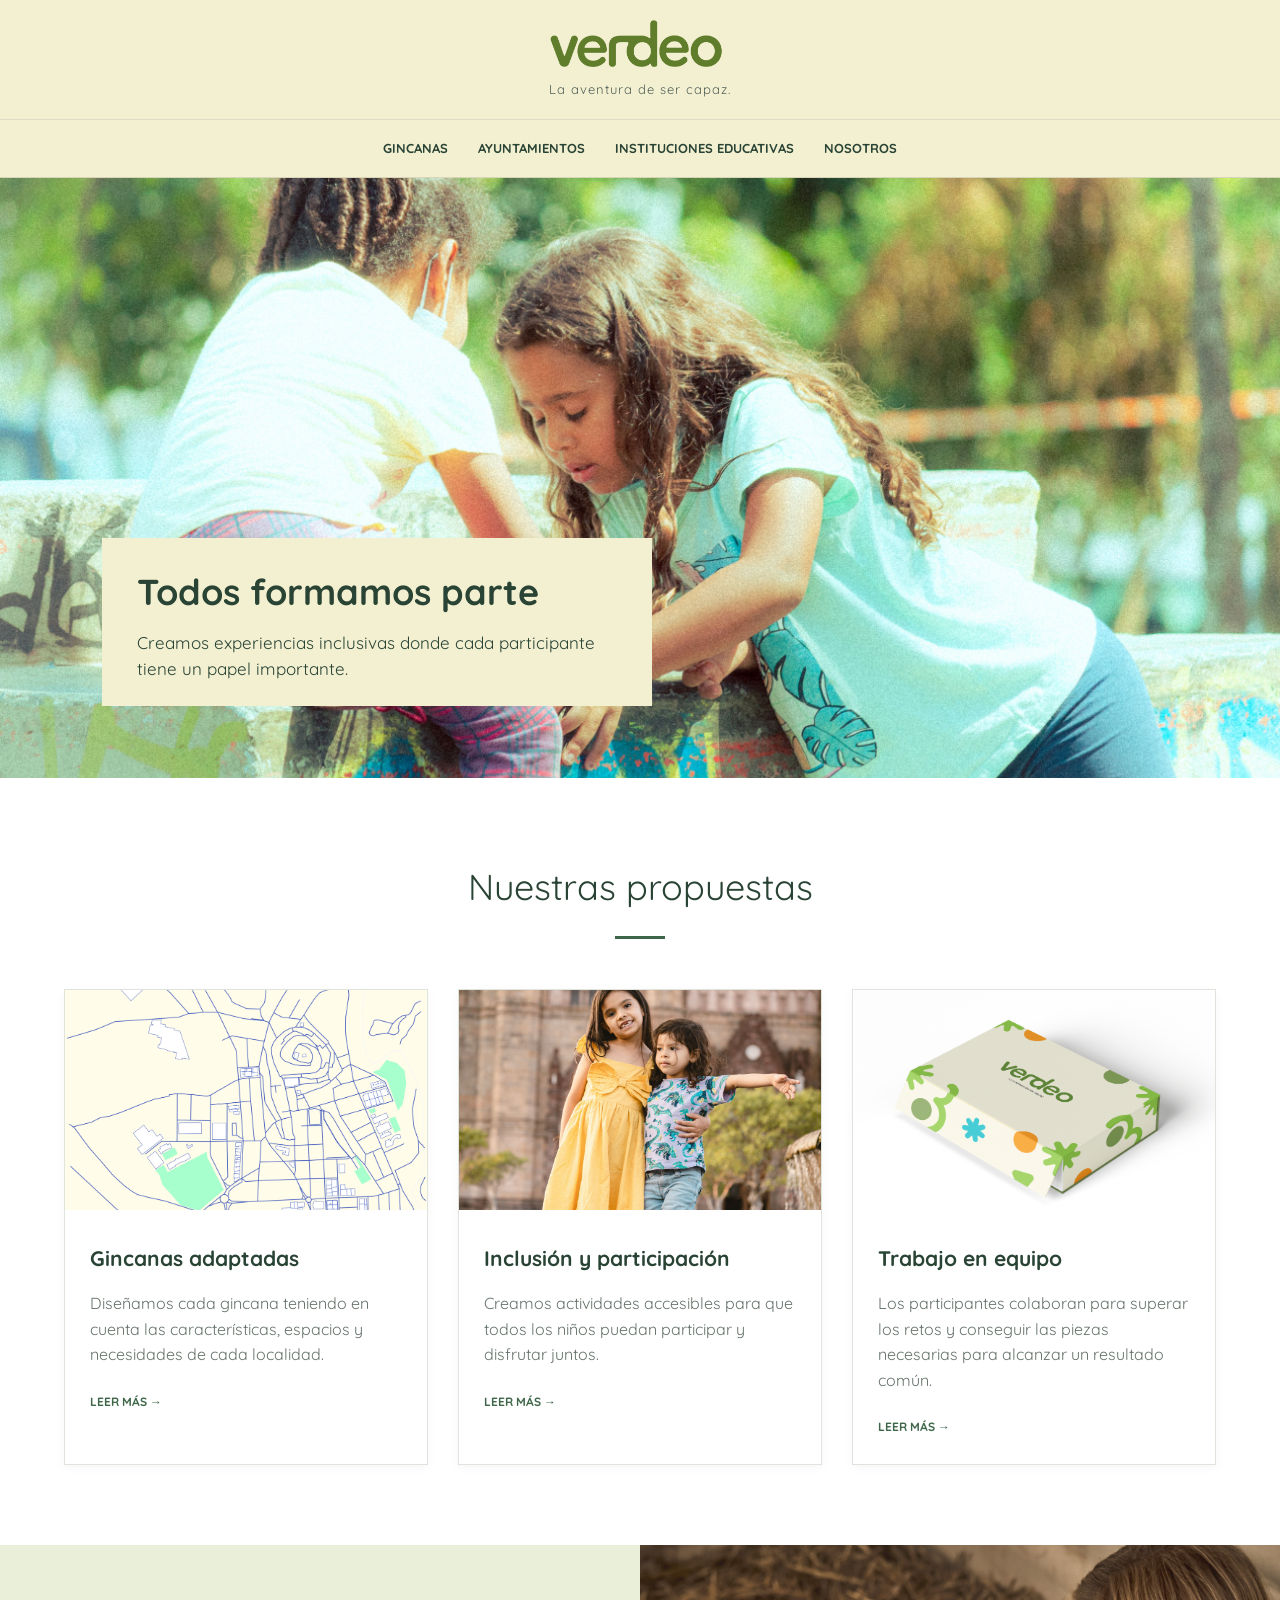
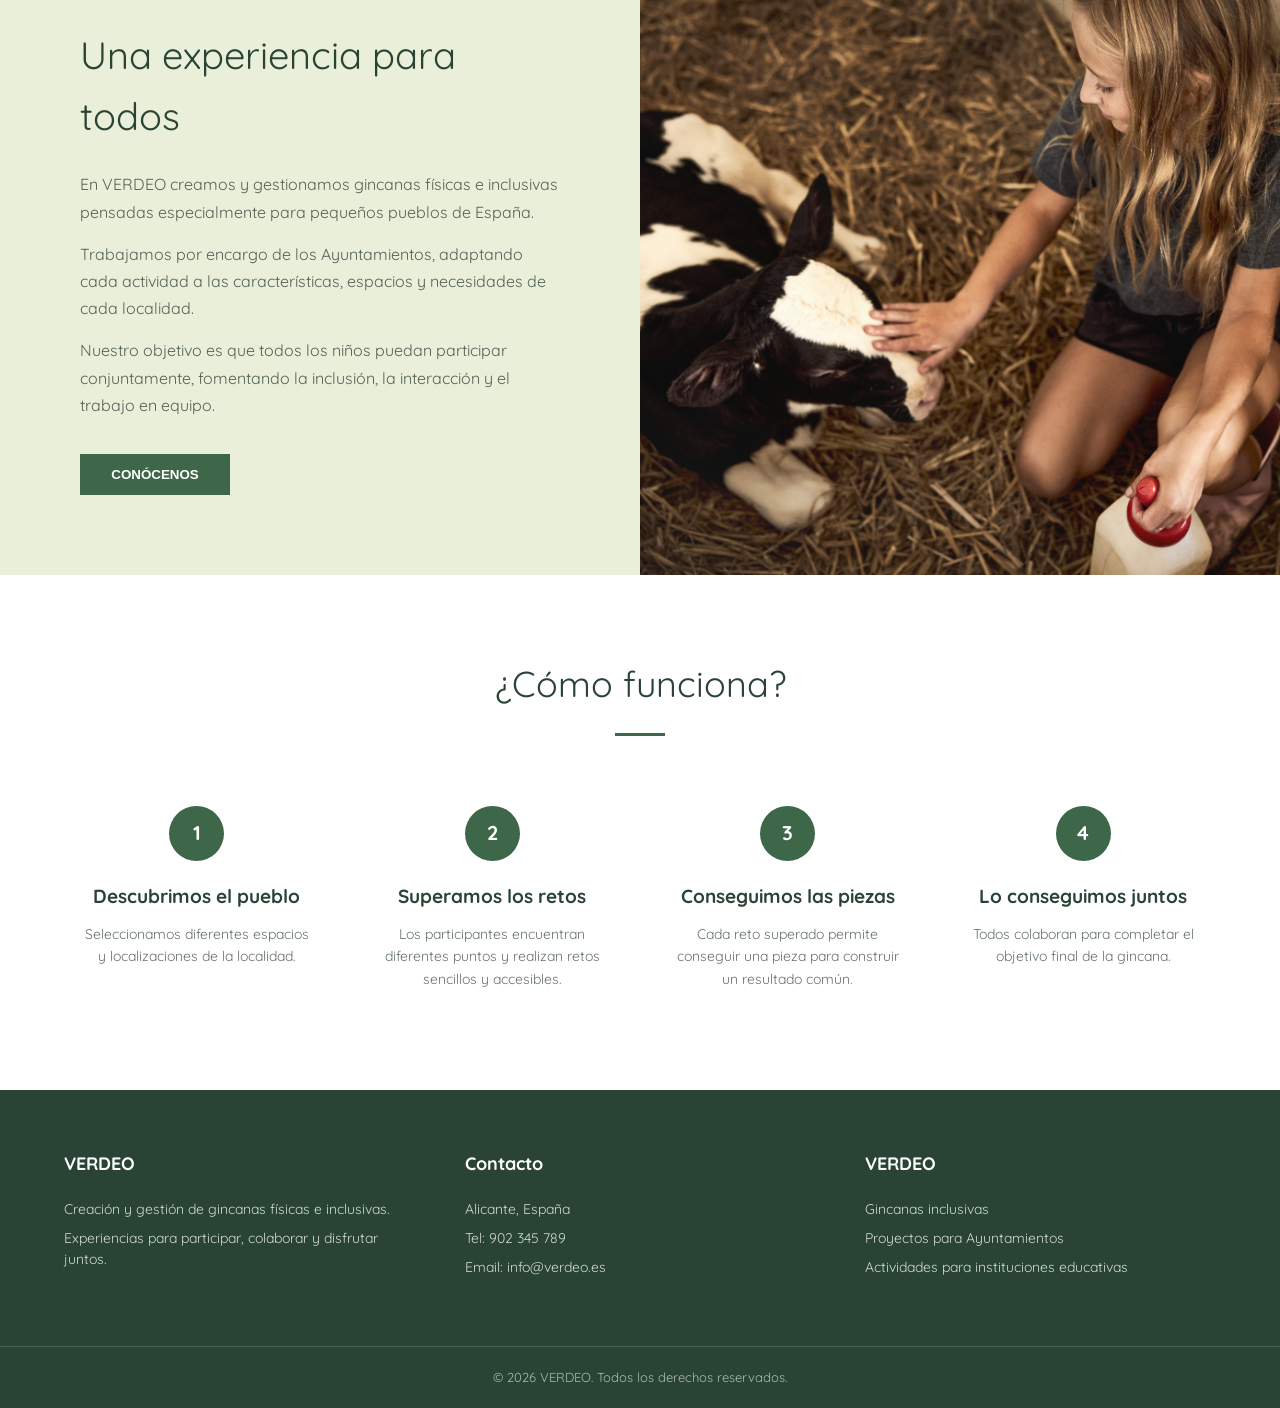
==== commit 48696697: "cambios" ====
--- a/index.html
+++ b/index.html
@@ -30,7 +30,7 @@
             <img src="img/LOGOf-04.png" alt="Logo de VERDEO">
 
             <p>
-                Creación y gestión de gincanas físicas e inclusivas.
+                La aventura de ser capaz.
             </p>
 
         </div>
